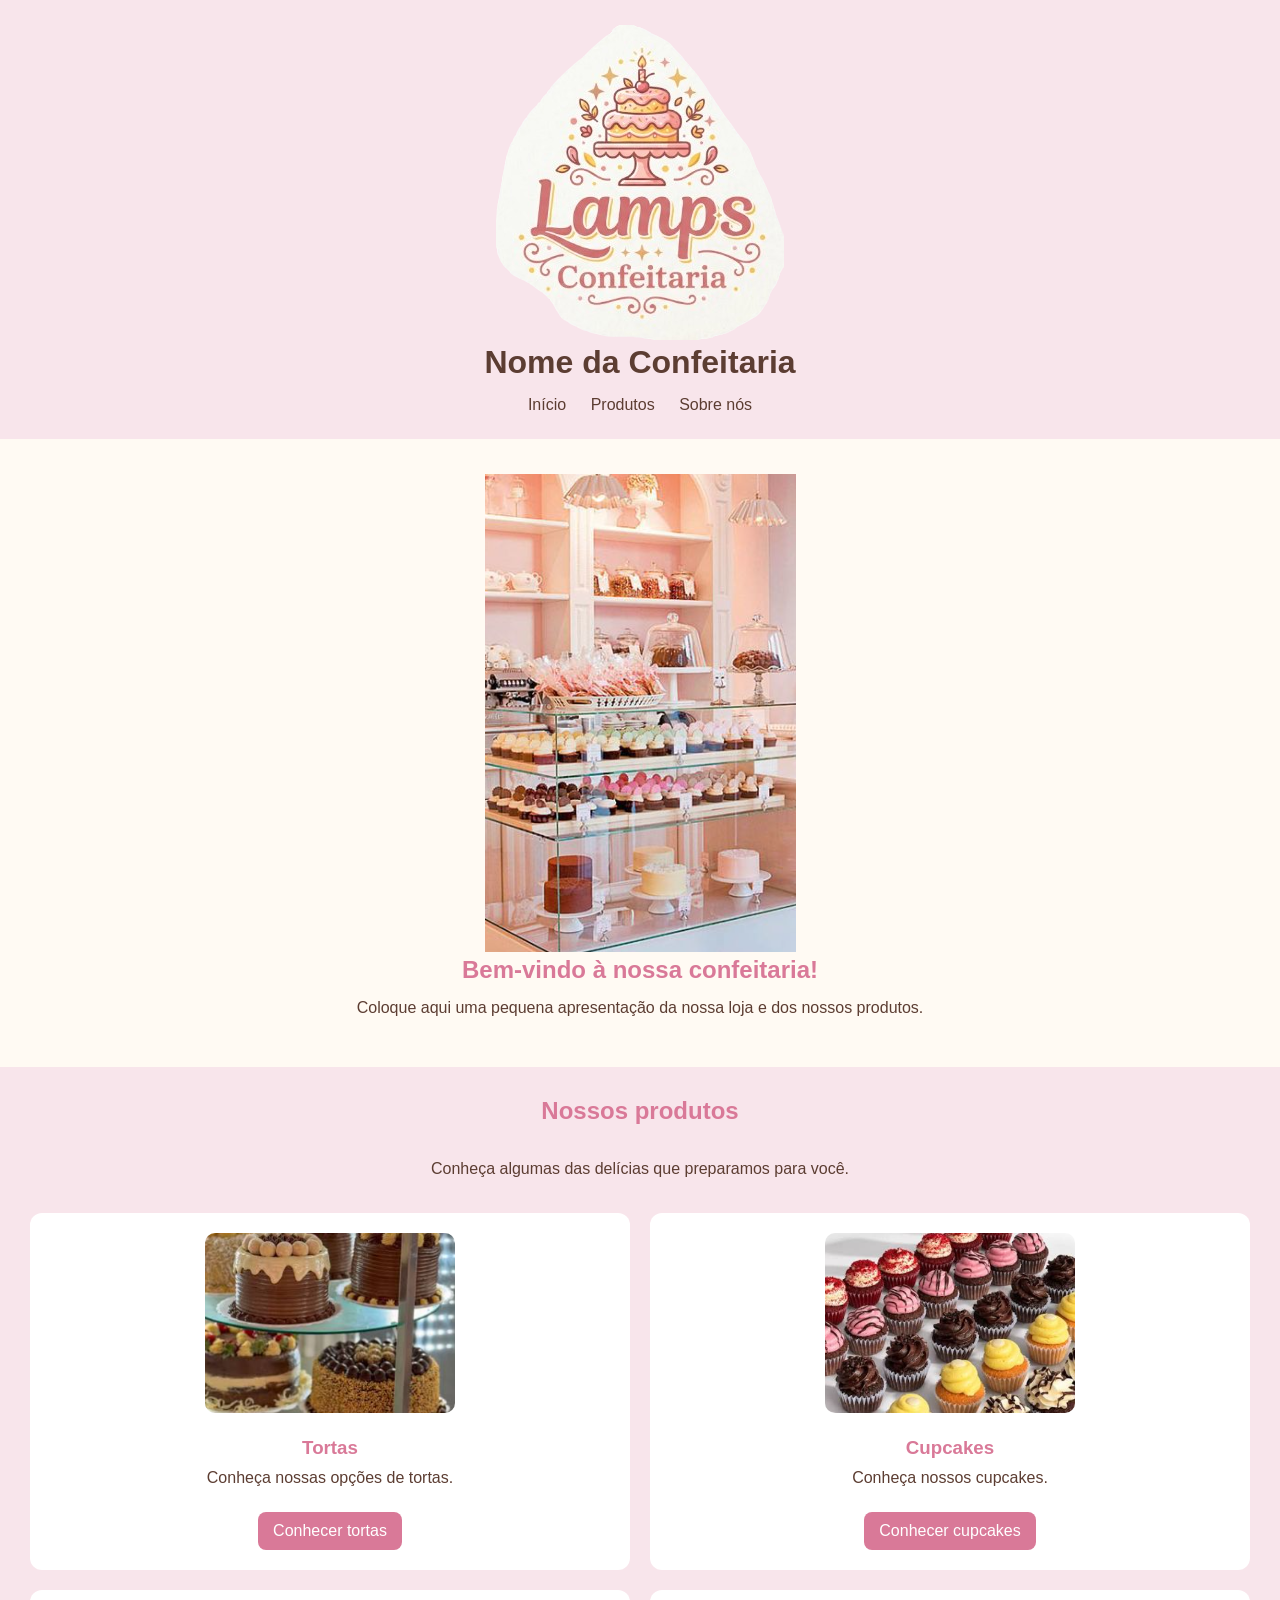
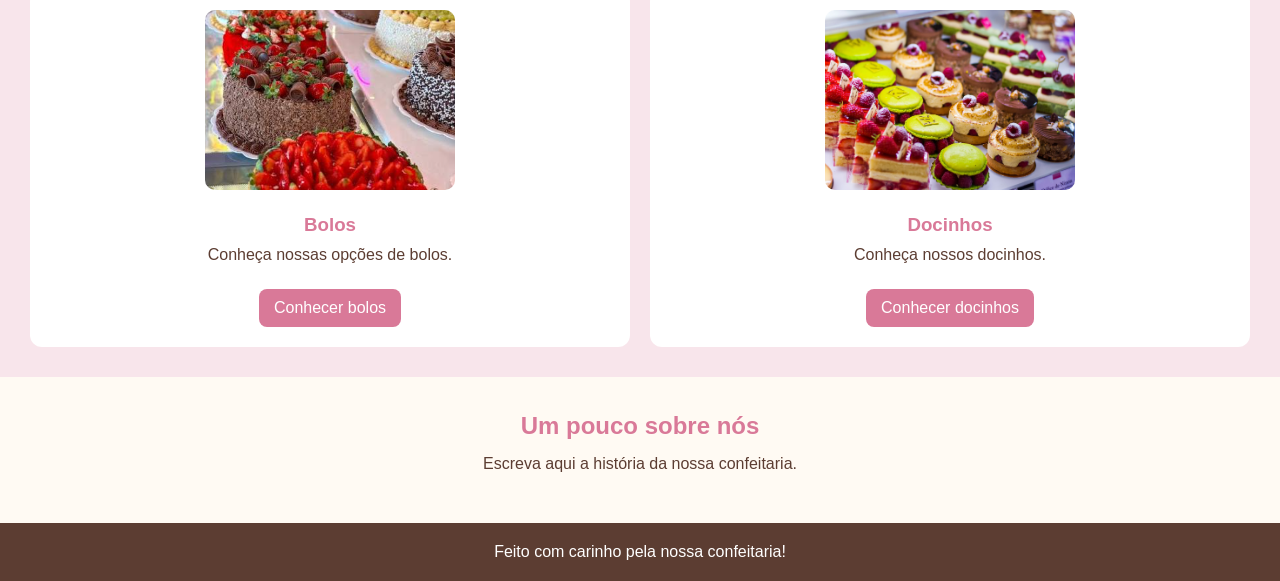
==== index.html @ f66313fe "Update index.html" ====
<!DOCTYPE html>
<html lang="pt-BR">
<head>
    <meta charset="UTF-8">
    <meta name="viewport" content="width=device-width, initial-scale=1.0">

    <title>Minha Confeitaria</title>

    <!-- Aqui estamos conectando o arquivo CSS ao HTML -->
    <link rel="stylesheet" href="styles.css">
</head>

<body>

    <!-- CABEÇALHO: nome e logo da confeitaria -->
    <header>
        <img src="imagem/logo" alt="">

        <h1>Nome da Confeitaria</h1>

        <nav>
            <a href="#inicio">Início</a>
            <a href="#produtos">Produtos</a>
            <a href="#sobre">Sobre nós</a>
        </nav>
    </header>

    <main>


        <section id="inicio">
            <img src="imagem/ConfeitariaFrente" alt="">
            <h2>Bem-vindo à nossa confeitaria!</h2>

            <p>Coloque aqui uma pequena apresentação da nossa loja e dos nossos produtos.</p>
        </section>

        <section id="produtos">
            <h2>Nossos produtos</h2>
            <p>Conheça algumas das delícias que preparamos para você.</p>
            
            <article>
                <img src="imagem/TortasGeral" alt="">
                <h3>Tortas</h3>
                <p>Conheça nossas opções de tortas.</p>
                <a href="tortas.html">Conhecer tortas</a>
            </article>

            <article>
                <img src="imagem/CupGeral" alt="">
                <h3>Cupcakes</h3>
                <p>Conheça nossos cupcakes.</p>
                <a href="cupcakes.html">Conhecer cupcakes</a>
            </article>

            <article>
                <img src="imagem/BolosGeral" alt="">
                <h3>Bolos</h3>
                <p>Conheça nossas opções de bolos.</p>
                <a href="bolos.html">Conhecer bolos</a>
            </article>

            <article>
                <img src="imagem/DocesGeral" alt="">
                <h3>Docinhos</h3>
                <p>Conheça nossos docinhos.</p>
                <a href="docinhos.html">Conhecer docinhos</a>
            </article>
        </section>

        <!-- SOBRE A CONFEITARIA -->
        <section id="sobre">
            <h2>Um pouco sobre nós</h2>

            <!-- Conte aqui a história da confeitaria -->
            <p>Escreva aqui a história da nossa confeitaria.</p>
        </section>

    </main>

    <footer>
        <p>Feito com carinho pela nossa confeitaria!</p>
    </footer>

</body>
</html>
---- styles.css ----
:root {
    --rosa-fundo: #f8e5eb;
    --rosa-destaque: #d97998;
    --creme: #fffaf3;
    --marrom: #5c3d32;
    --branco: #ffffff;
}

* {
    margin: 0;
    padding: 0;
    box-sizing: border-box;
}

body {
    background-color: var(--creme);
    color: var(--marrom);
    font-family: Arial, sans-serif;
}

/* CABEÇALHO */
header {
    background-color: var(--rosa-fundo);
    text-align: center;
    padding: 25px;
}

header h1 {
    margin-bottom: 15px;
    color: var(--marrom);
}

nav a {
    color: var(--marrom);
    text-decoration: none;
    margin: 10px;
}

/* APRESENTAÇÃO E SOBRE */
section {
    padding: 35px 20px;
    text-align: center;
}

section h2 {
    color: var(--rosa-destaque);
    margin-bottom: 15px;
}

section p {
    margin-bottom: 15px;
}

/* CATEGORIAS DOS PRODUTOS */
#produtos {
    background-color: var(--rosa-fundo);
}

#produtos {
    display: grid;
    grid-template-columns: 1fr 1fr;
    gap: 20px;
    padding: 30px;
}

#produtos h2,
#produtos > p {
    grid-column: 1 / 3;
}

article {
    background-color: var(--branco);
    padding: 20px;
    border-radius: 12px;
    text-align: center;
}

/* Quando você adicionar as imagens, elas ficarão dentro do card */
article img {
    width: 100%;
    max-width: 250px;
    height: 180px;
    object-fit: cover;
    border-radius: 10px;
    margin-bottom: 10px;
}

article h3 {
    color: var(--rosa-destaque);
    margin: 10px;
}

article a {
    display: inline-block;
    background-color: var(--rosa-destaque);
    color: var(--branco);
    text-decoration: none;
    padding: 10px 15px;
    border-radius: 8px;
    margin-top: 10px;
}

/* RODAPÉ */
footer {
    background-color: var(--marrom);
    color: var(--branco);
    text-align: center;
    padding: 20px;
}

/* EM TELAS PEQUENAS, OS PRODUTOS FICAM UM ABAIXO DO OUTRO */
@media (max-width: 600px) {
    #produtos {
        grid-template-columns: 1fr;
    }

    #produtos h2,
    #produtos > p {
        grid-column: 1;
    }
}
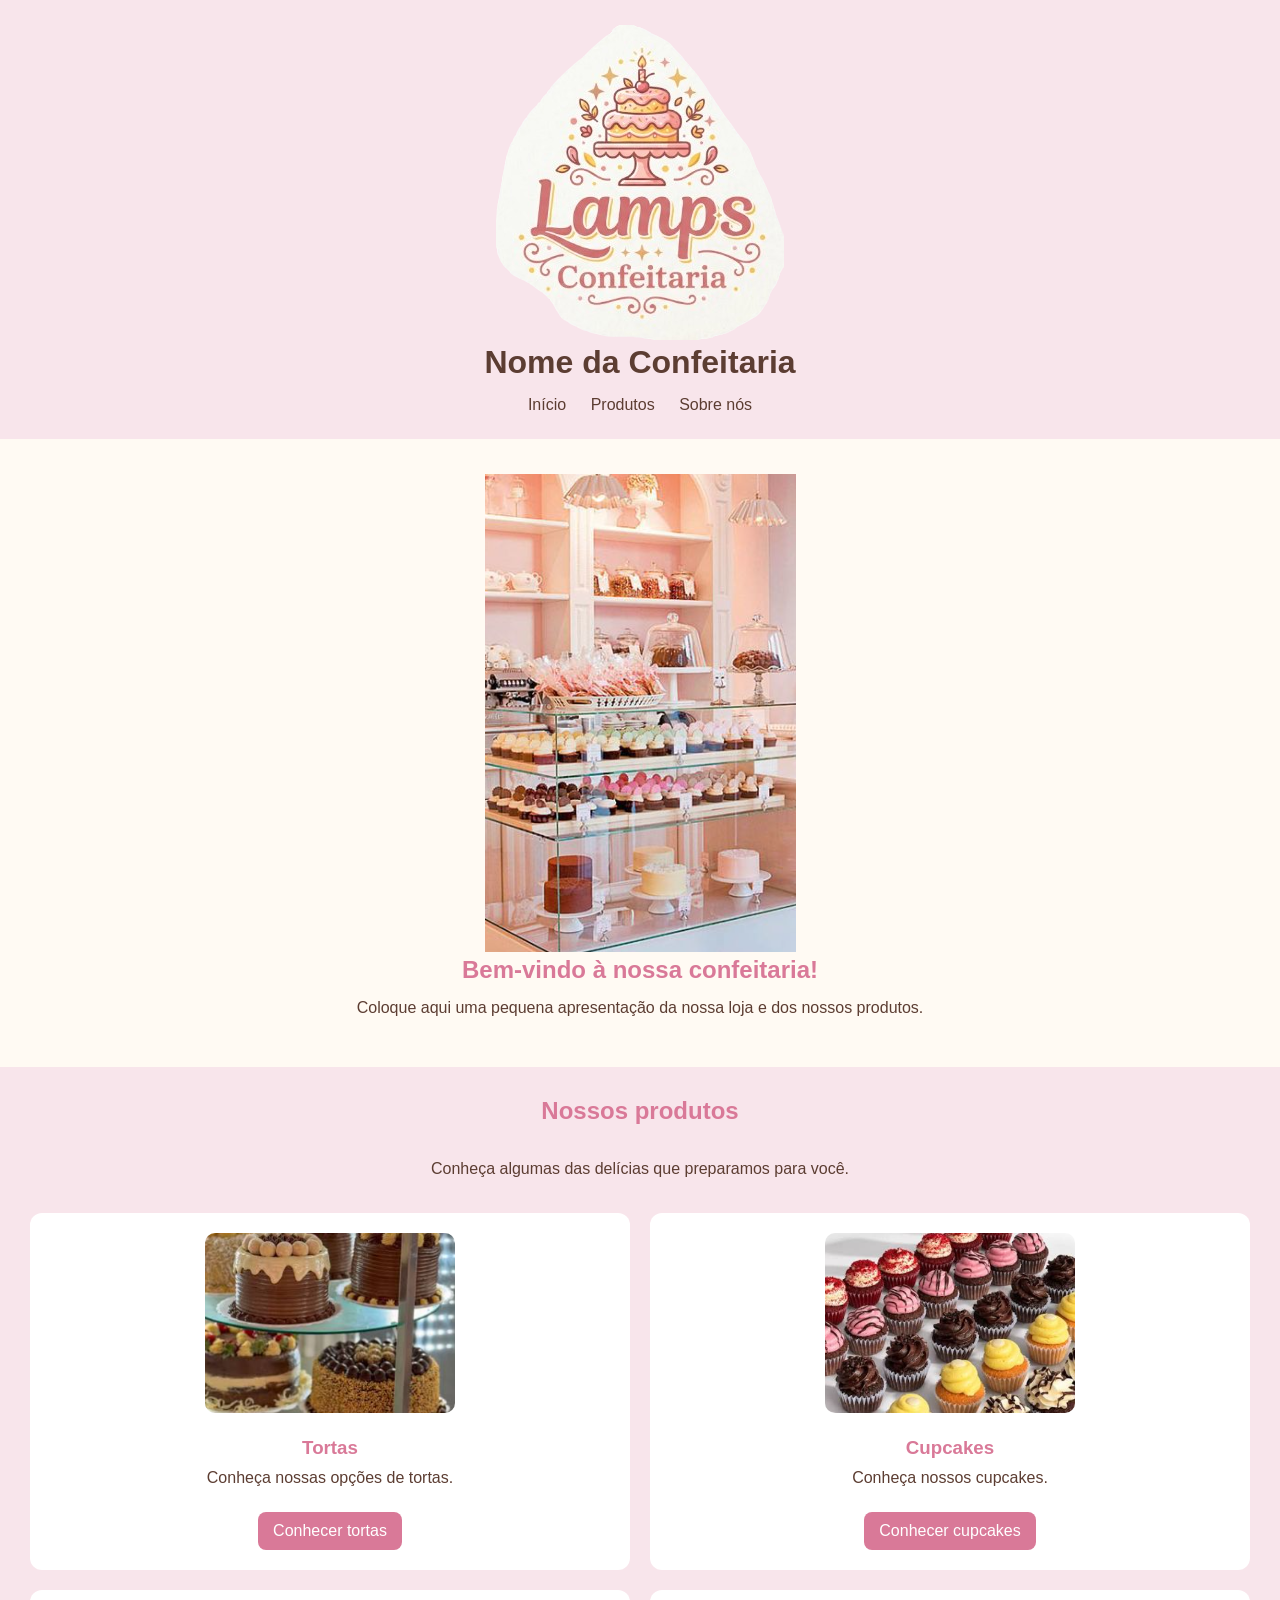
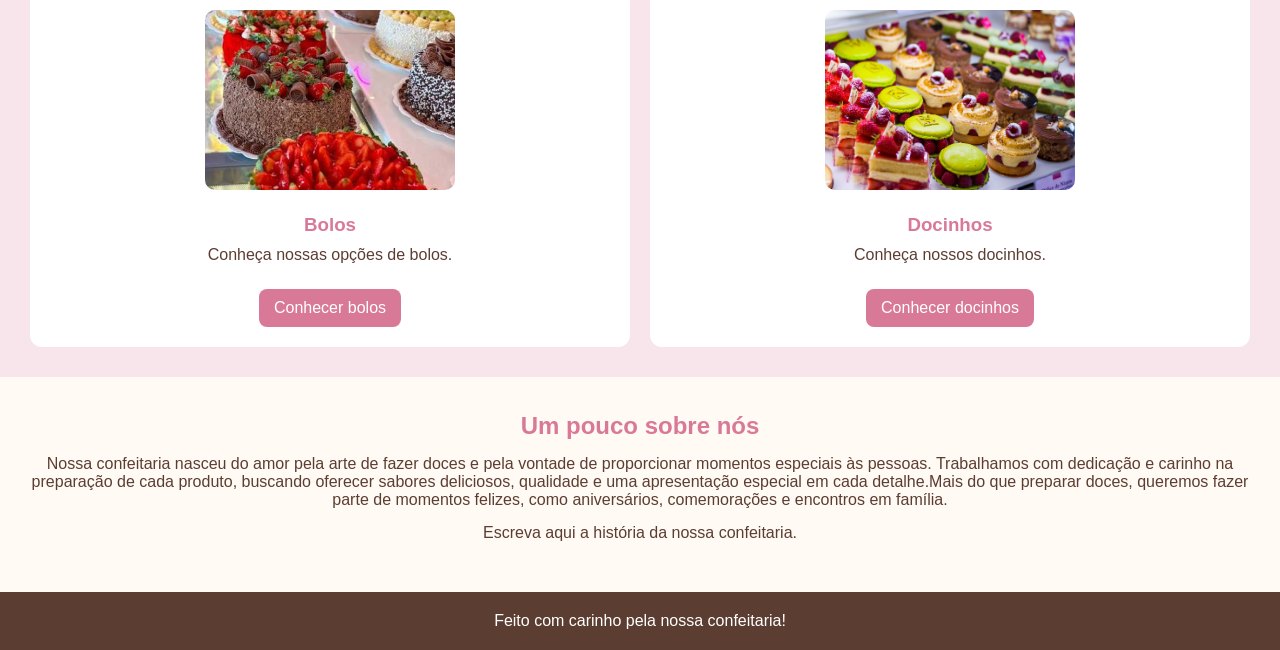
==== commit 2ae33618: "Update index.html" ====
--- a/index.html
+++ b/index.html
@@ -3,21 +3,17 @@
 <head>
     <meta charset="UTF-8">
     <meta name="viewport" content="width=device-width, initial-scale=1.0">
-
     <title>Minha Confeitaria</title>
-
-    <!-- Aqui estamos conectando o arquivo CSS ao HTML -->
     <link rel="stylesheet" href="styles.css">
+    
 </head>
 
 <body>
 
-    <!-- CABEÇALHO: nome e logo da confeitaria -->
     <header>
         <img src="imagem/logo" alt="">
-
         <h1>Nome da Confeitaria</h1>
-
+        
         <nav>
             <a href="#inicio">Início</a>
             <a href="#produtos">Produtos</a>
@@ -26,8 +22,7 @@
     </header>
 
     <main>
-
-
+        
         <section id="inicio">
             <img src="imagem/ConfeitariaFrente" alt="">
             <h2>Bem-vindo à nossa confeitaria!</h2>
@@ -68,11 +63,15 @@
             </article>
         </section>
 
-        <!-- SOBRE A CONFEITARIA -->
         <section id="sobre">
             <h2>Um pouco sobre nós</h2>
 
-            <!-- Conte aqui a história da confeitaria -->
+            <p>
+                Nossa confeitaria nasceu do amor pela arte de fazer doces e pela vontade de proporcionar momentos especiais às pessoas.
+                Trabalhamos com dedicação e carinho na preparação de cada produto, buscando oferecer sabores deliciosos, 
+                qualidade e uma apresentação especial em cada detalhe.Mais do que preparar doces, queremos fazer parte de momentos felizes, como aniversários, 
+                comemorações e encontros em família.
+            </p>
             <p>Escreva aqui a história da nossa confeitaria.</p>
         </section>
 
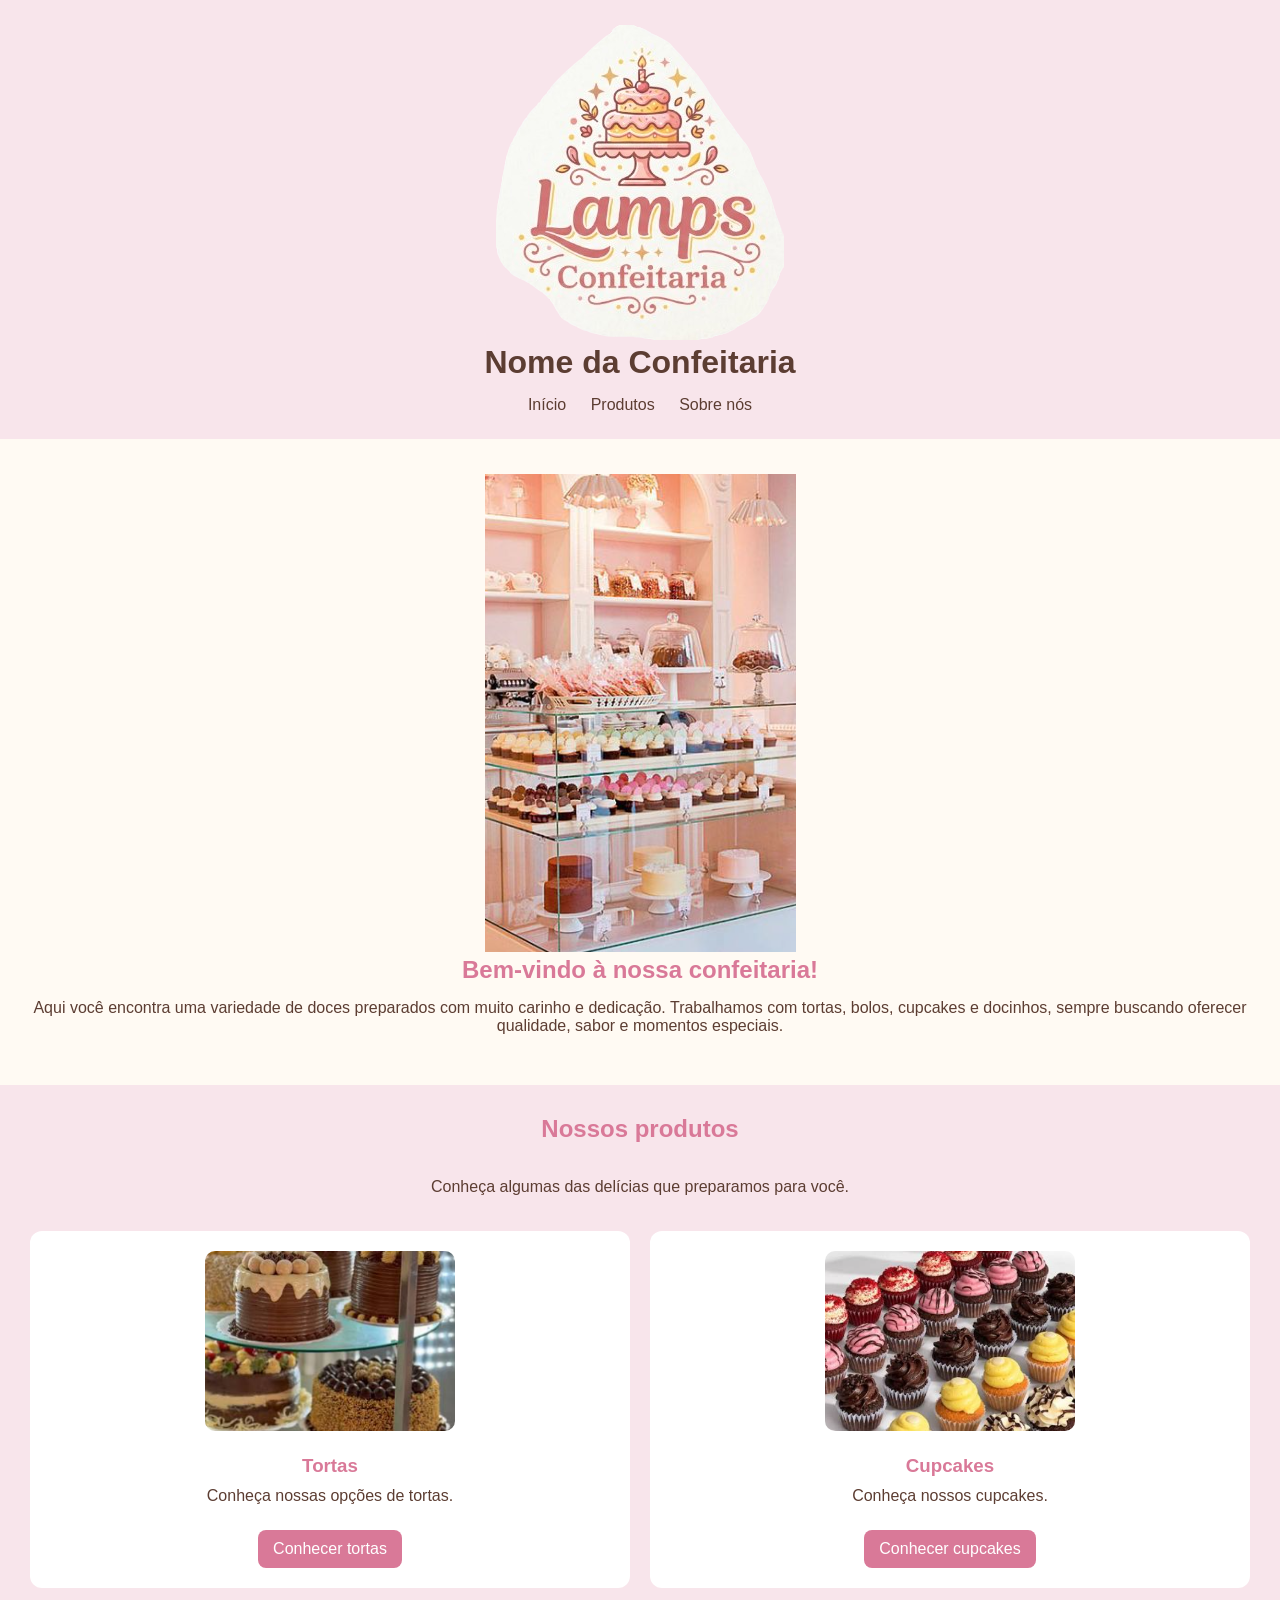
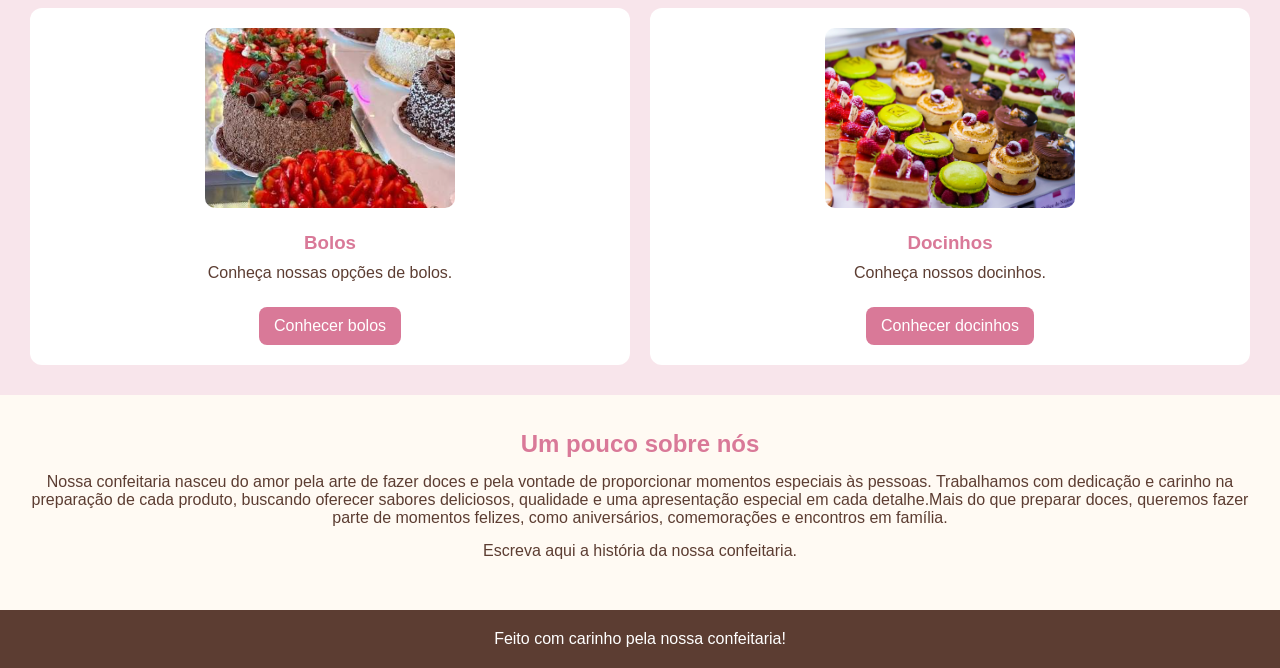
==== commit 14740aa9: "Update index.html" ====
--- a/index.html
+++ b/index.html
@@ -27,7 +27,10 @@
             <img src="imagem/ConfeitariaFrente" alt="">
             <h2>Bem-vindo à nossa confeitaria!</h2>
 
-            <p>Coloque aqui uma pequena apresentação da nossa loja e dos nossos produtos.</p>
+            <p>Aqui você encontra uma variedade de doces preparados com muito carinho e dedicação. 
+                Trabalhamos com tortas, bolos, cupcakes e docinhos, 
+                sempre buscando oferecer qualidade, sabor e momentos especiais.
+            </p>
         </section>
 
         <section id="produtos">
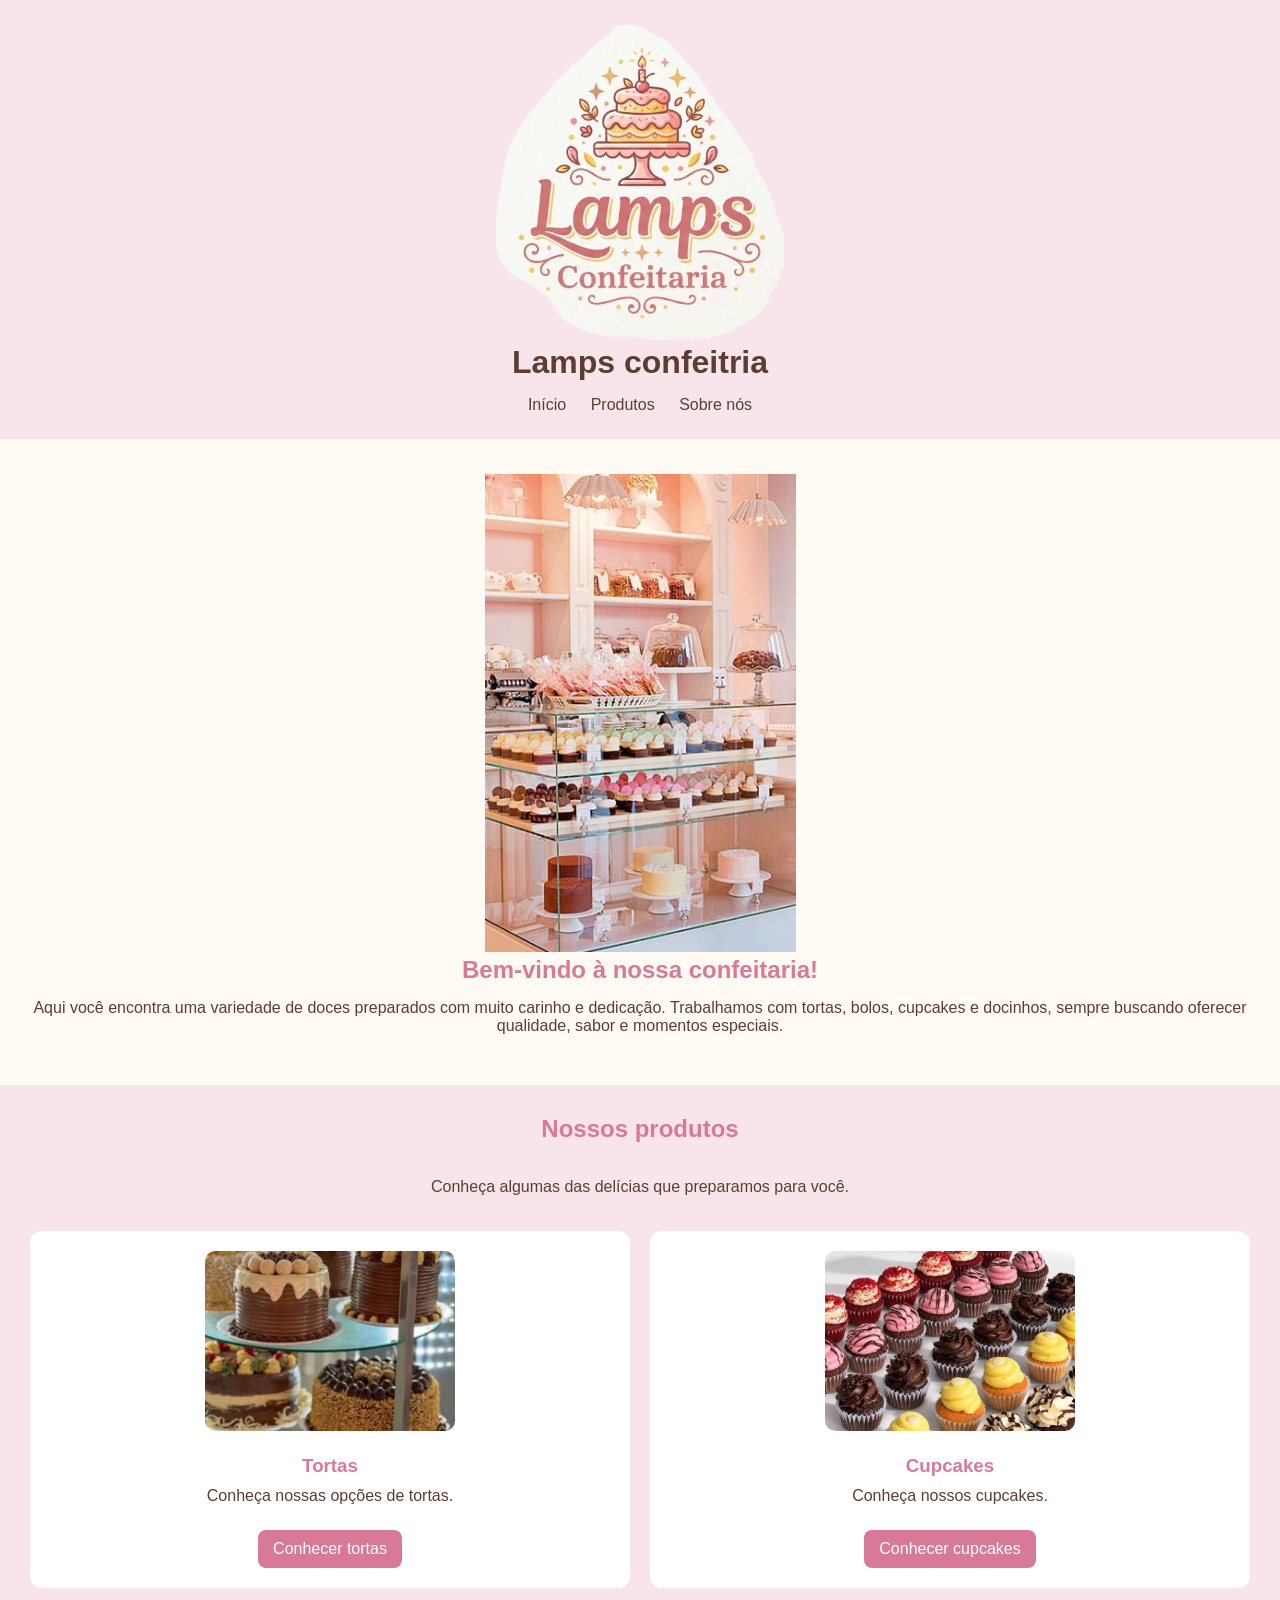
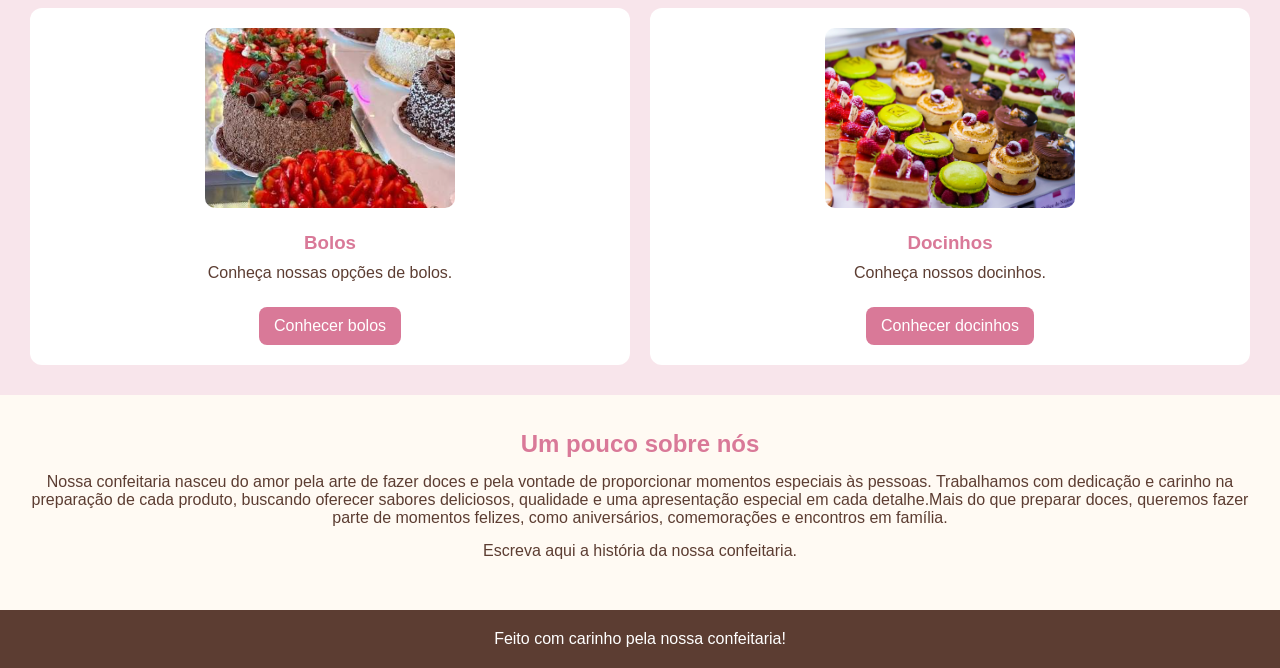
==== commit 064824d1: "Update index.html" ====
--- a/index.html
+++ b/index.html
@@ -12,7 +12,7 @@
 
     <header>
         <img src="imagem/logo" alt="">
-        <h1>Nome da Confeitaria</h1>
+        <h1>Lamps confeitria</h1>
         
         <nav>
             <a href="#inicio">Início</a>
